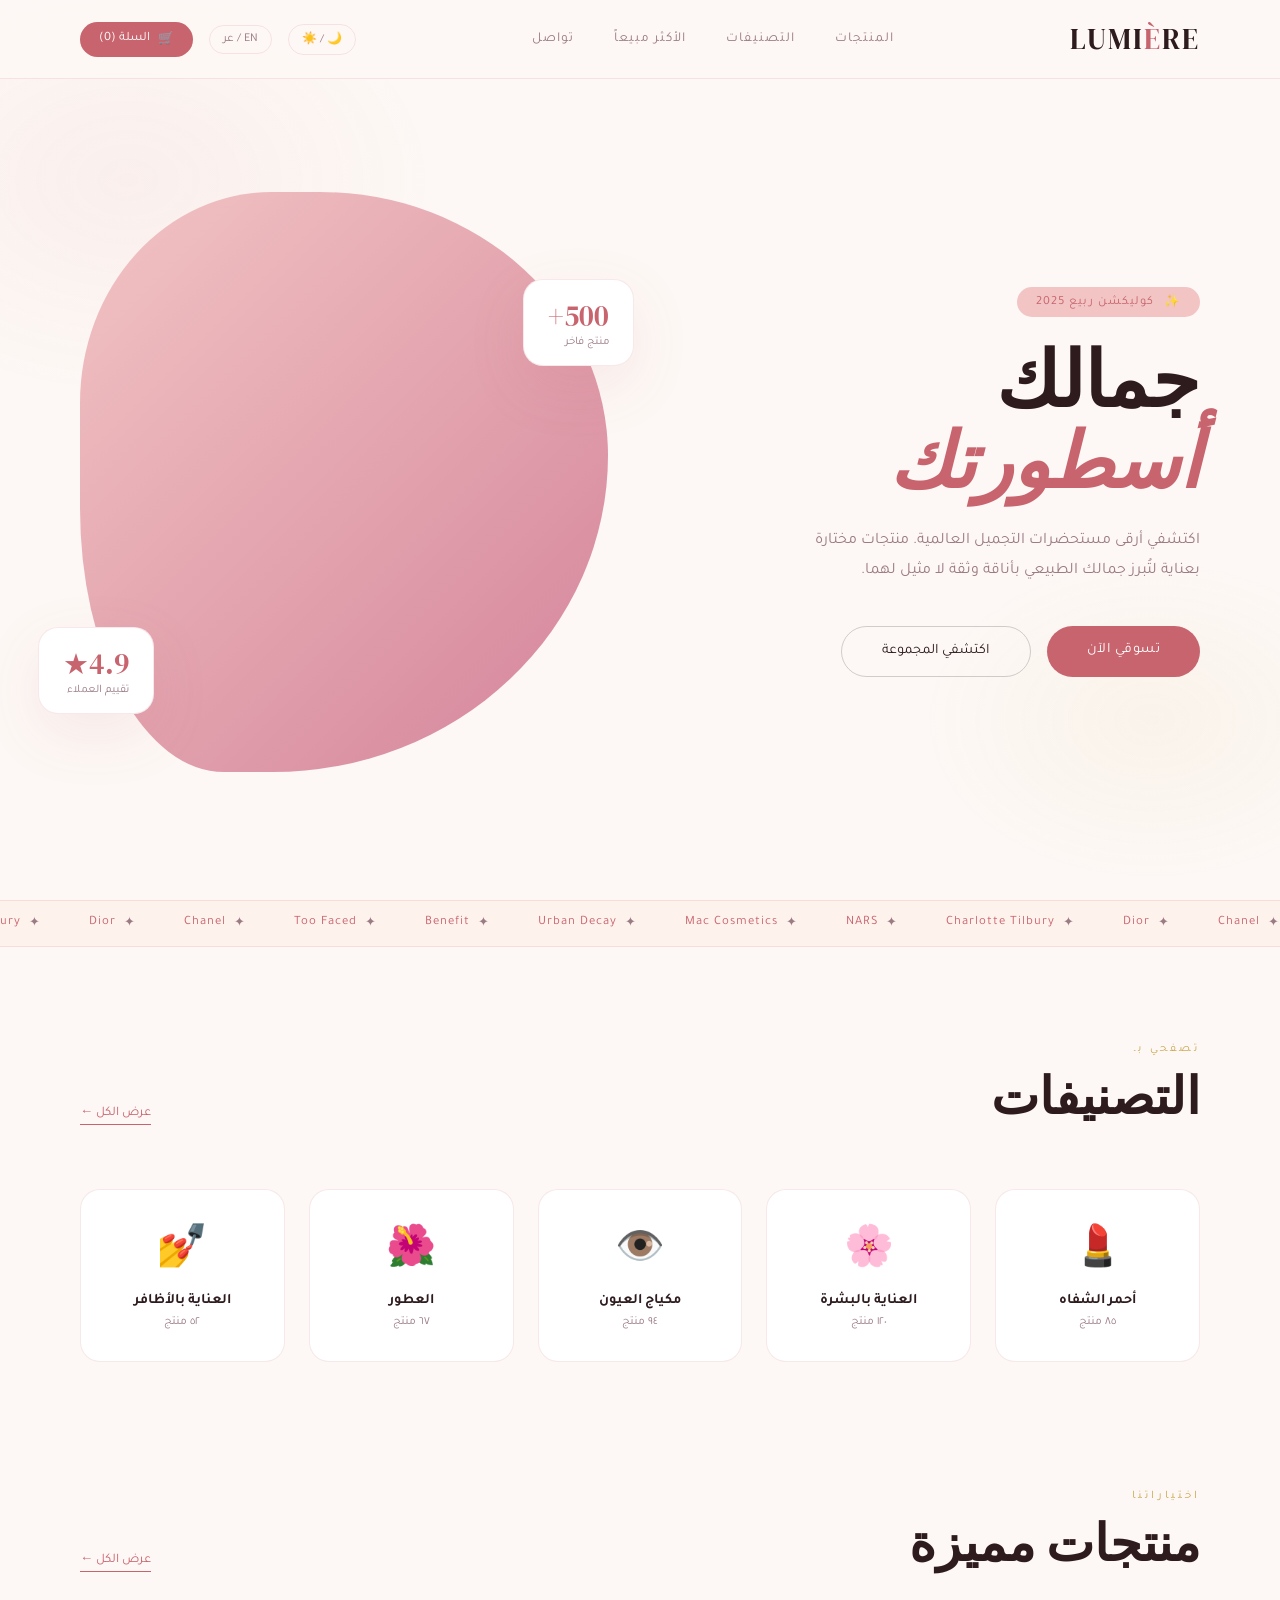
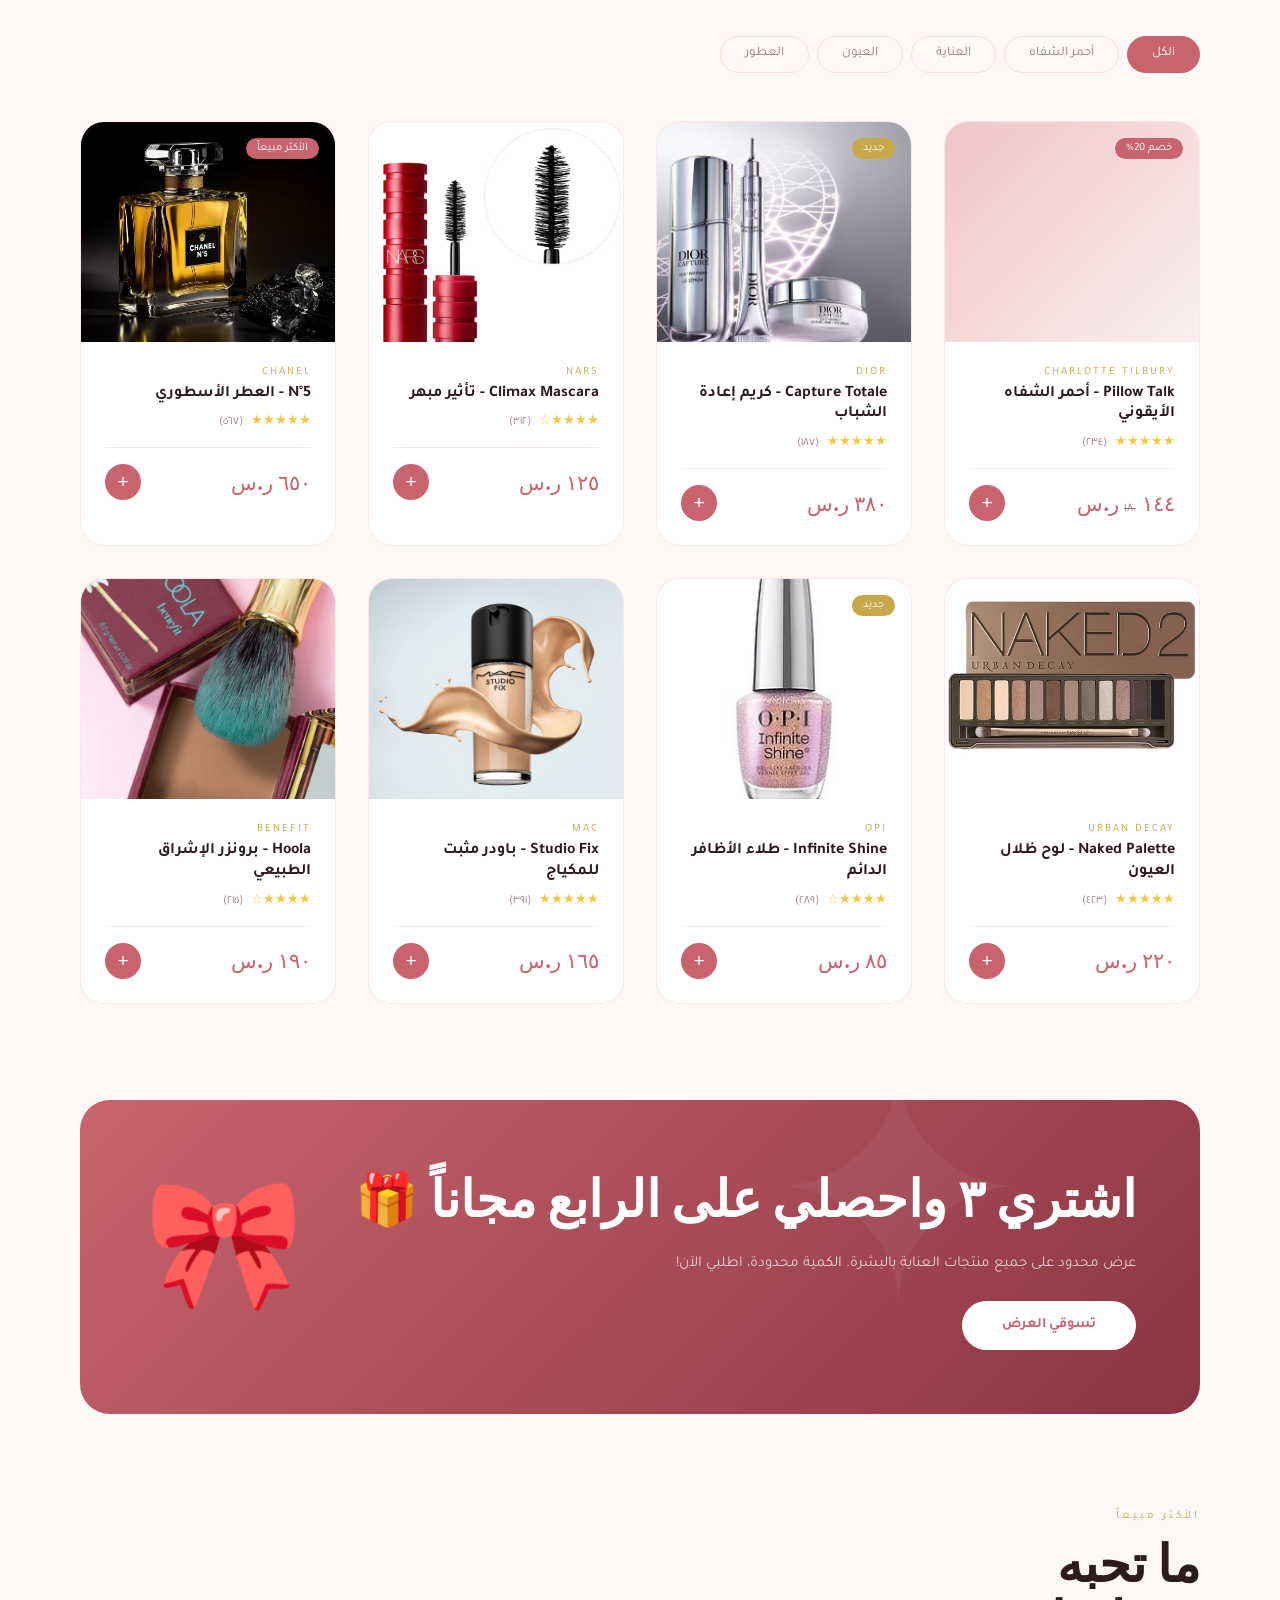
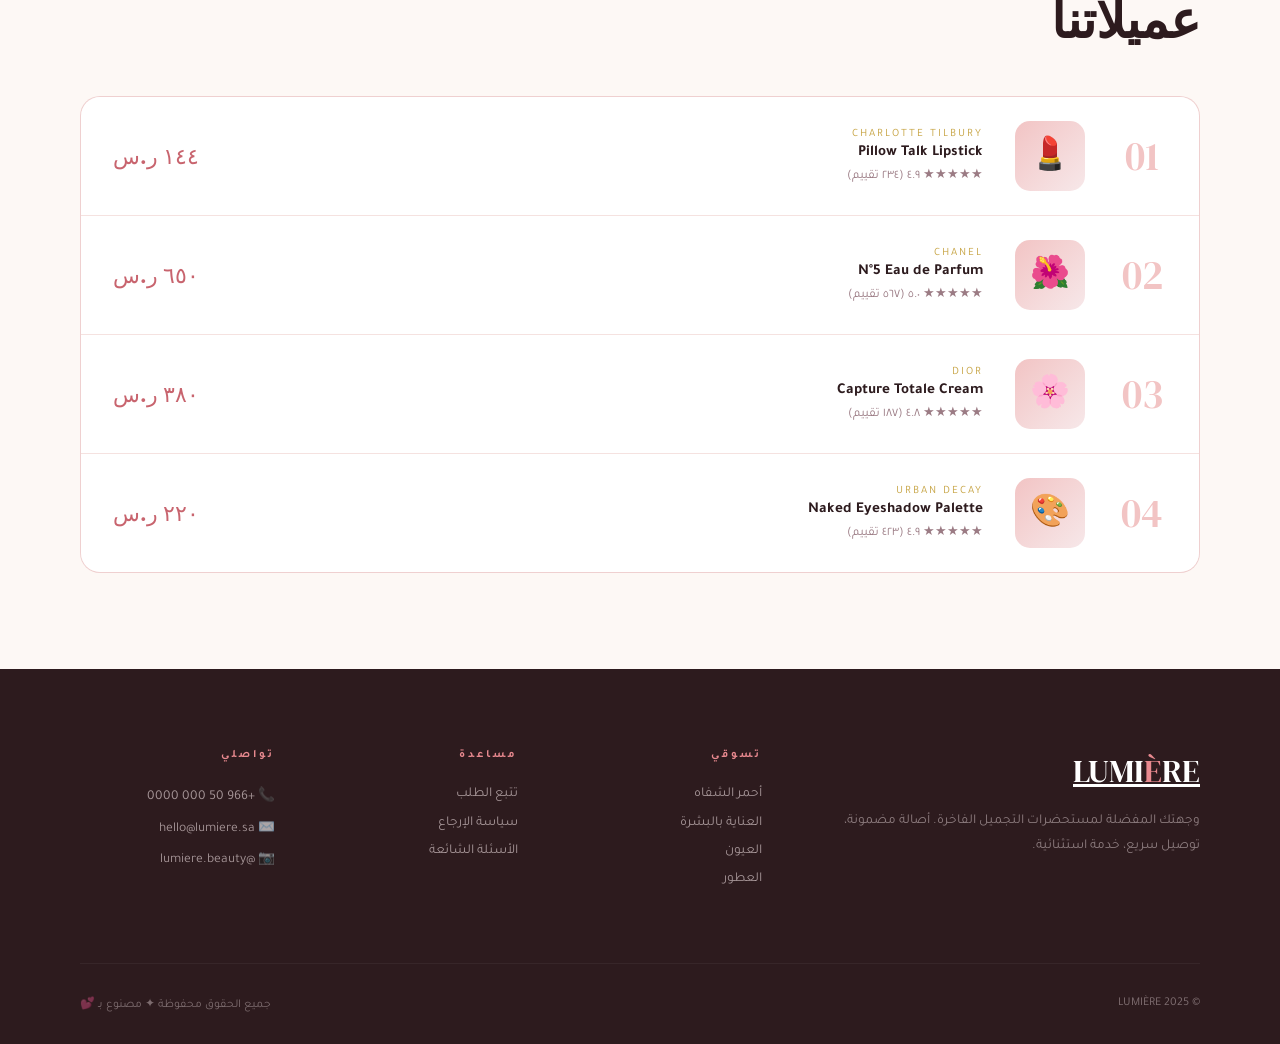
==== e-com/index.html @ 30932b74 "Deploy full portfolio with 8 projects" ====
<!DOCTYPE html>
<html lang="ar" dir="rtl" data-theme="light" data-lang="ar">
<head>
<meta charset="UTF-8">
<meta name="viewport" content="width=device-width, initial-scale=1.0">
<title>LUMIÈRE | لومييه للتجميل الفاخر</title>
<link rel="preconnect" href="https://fonts.googleapis.com">
<link href="https://fonts.googleapis.com/css2?family=Playfair+Display:ital,wght@0,400;0,600;0,700;1,400&family=Tajawal:wght@300;400;500;700&family=DM+Serif+Display:ital@0;1&display=swap" rel="stylesheet">
<style>
:root {
  --bg: #fdf8f5;
  --surface: #ffffff;
  --surface2: #fef2ed;
  --accent: #c8646e;
  --accent2: #e8898f;
  --gold: #c9a84c;
  --blush: #f2c4c4;
  --rose: #d4849a;
  --text: #2d1b1e;
  --text-muted: #9b7b84;
  --border: rgba(200,100,110,0.15);
  --font-display: 'DM Serif Display', serif;
  --font-ar: 'Tajawal', sans-serif;
  --font-en: 'Playfair Display', serif;
}
[data-theme="dark"] {
  --bg: #1a0d0f;
  --surface: #261416;
  --surface2: #311a1c;
  --text: #f5e6e8;
  --text-muted: #b08890;
  --border: rgba(200,100,110,0.2);
  --blush: rgba(242,196,196,0.1);
}
*{margin:0;padding:0;box-sizing:border-box;}
html{scroll-behavior:smooth;}
body{
  background:var(--bg);
  color:var(--text);
  font-family:var(--font-ar);
  overflow-x:hidden;
  transition:background .4s,color .4s;
}

/* DECORATIVE BG */
body::before{
  content:'';
  position:fixed;inset:0;
  background:
    radial-gradient(ellipse 40% 40% at 10% 20%, rgba(200,100,110,.06) 0%, transparent 60%),
    radial-gradient(ellipse 30% 30% at 90% 80%, rgba(201,168,76,.06) 0%, transparent 60%);
  pointer-events:none;z-index:0;
}

/* NAV */
nav{
  position:fixed;top:0;left:0;right:0;z-index:100;
  padding:1.2rem 5rem;
  display:flex;align-items:center;justify-content:space-between;
  background:rgba(253,248,245,.92);
  backdrop-filter:blur(20px);
  border-bottom:1px solid var(--border);
  transition:background .4s;
}
[data-theme="dark"] nav{background:rgba(26,13,15,.92);}
.nav-logo{
  font-family:var(--font-display);
  font-size:1.8rem;
  color:var(--text);
  text-decoration:none;
  letter-spacing:2px;
}
.nav-logo span{color:var(--accent);}
.nav-links{display:flex;gap:2.5rem;align-items:center;}
.nav-links a{
  color:var(--text-muted);
  text-decoration:none;
  font-size:.85rem;
  letter-spacing:1px;
  transition:color .3s;
  position:relative;
}
.nav-links a::after{
  content:'';
  position:absolute;bottom:-4px;left:0;right:0;height:1px;
  background:var(--accent);
  transform:scaleX(0);
  transition:transform .3s;
}
.nav-links a:hover{color:var(--accent);}
.nav-links a:hover::after{transform:scaleX(1);}
.nav-actions{display:flex;gap:1rem;align-items:center;}
.cart-btn{
  background:var(--accent);
  color:#fff;border:none;
  padding:.5rem 1.2rem;
  border-radius:50px;
  font-size:.8rem;
  cursor:pointer;
  font-family:var(--font-ar);
  transition:all .3s;
  display:flex;align-items:center;gap:.5rem;
}
.cart-btn:hover{background:var(--accent2);transform:translateY(-1px);}
.ctrl-btn{
  background:transparent;
  border:1px solid var(--border);
  color:var(--text-muted);
  padding:.4rem .8rem;
  border-radius:50px;
  cursor:pointer;
  font-size:.75rem;
  transition:all .3s;
  font-family:var(--font-ar);
}
.ctrl-btn:hover{border-color:var(--accent);color:var(--accent);}

/* HERO */
.hero{
  min-height:100vh;
  padding:9rem 5rem 5rem;
  display:grid;
  grid-template-columns:1fr 1fr;
  gap:4rem;
  align-items:center;
  position:relative;
}
.hero-badge{
  display:inline-flex;align-items:center;gap:.6rem;
  background:var(--blush);
  color:var(--accent);
  padding:.4rem 1.2rem;
  border-radius:50px;
  font-size:.78rem;
  letter-spacing:1px;
  margin-bottom:1.5rem;
  animation:fadeUp .8s ease both;
}
.hero-title{
  font-family:var(--font-display);
  font-size:clamp(3rem,6vw,6.5rem);
  line-height:1.05;
  margin-bottom:1.5rem;
  animation:fadeUp .8s .2s ease both;
}
.hero-title em{
  font-style:italic;
  color:var(--accent);
  display:block;
}
.hero-sub{
  font-size:1rem;
  color:var(--text-muted);
  line-height:1.9;
  margin-bottom:2.5rem;
  animation:fadeUp .8s .4s ease both;
  max-width:420px;
}
.hero-btns{
  display:flex;gap:1rem;flex-wrap:wrap;
  animation:fadeUp .8s .6s ease both;
}
.btn-primary{
  background:var(--accent);
  color:#fff;border:none;
  padding:1rem 2.5rem;
  border-radius:50px;
  font-size:.9rem;
  cursor:pointer;
  font-family:var(--font-ar);
  transition:all .4s;
  text-decoration:none;
  display:inline-block;
  letter-spacing:.5px;
}
.btn-primary:hover{background:var(--accent2);transform:translateY(-3px);box-shadow:0 15px 40px rgba(200,100,110,.3);}
.btn-outline{
  background:transparent;
  color:var(--text);
  border:1px solid rgba(45,27,30,.2);
  padding:1rem 2.5rem;
  border-radius:50px;
  font-size:.9rem;
  cursor:pointer;
  font-family:var(--font-ar);
  transition:all .3s;
  text-decoration:none;
  display:inline-block;
}
[data-theme="dark"] .btn-outline{border-color:rgba(245,230,232,.2);}
.btn-outline:hover{border-color:var(--accent);color:var(--accent);}

/* HERO VISUAL */
.hero-visual{
  position:relative;
  animation:fadeUp .8s .3s ease both;
}
.hero-img-wrap{
  position:relative;
  border-radius:40% 60% 70% 30% / 40% 50% 60% 50%;
  overflow:hidden;
  background:linear-gradient(135deg,var(--blush),var(--rose));
  padding-bottom:110%;
  animation:morphShape 8s ease-in-out infinite;
}
@keyframes morphShape{
  0%,100%{border-radius:40% 60% 70% 30% / 40% 50% 60% 50%;}
  33%{border-radius:70% 30% 50% 50% / 30% 30% 70% 70%;}
  66%{border-radius:30% 60% 30% 70% / 50% 60% 40% 60%;}
}
.hero-img-wrap img{
  position:absolute;inset:0;
  width:100%;height:100%;
  object-fit:cover;
  transition:transform .4s;
}
.hero-badge-float{
  position:absolute;
  background:var(--surface);
  border:1px solid var(--border);
  border-radius:20px;
  padding:1rem 1.5rem;
  box-shadow:0 20px 60px rgba(200,100,110,.1);
  animation:float 6s ease-in-out infinite;
}
.hero-badge-float.left{bottom:10%;left:-8%;animation-delay:-2s;}
.hero-badge-float.top{top:15%;right:-5%;}
.badge-num{font-family:var(--font-display);font-size:1.8rem;color:var(--accent);}
.badge-label{font-size:.72rem;color:var(--text-muted);}
@keyframes float{0%,100%{transform:translateY(0);}50%{transform:translateY(-12px);}}

/* MARQUEE */
.marquee-section{
  overflow:hidden;
  border-top:1px solid var(--border);
  border-bottom:1px solid var(--border);
  background:var(--surface2);
  padding:.8rem 0;
}
.marquee-track{
  display:flex;gap:3rem;
  animation:marquee 20s linear infinite;
  white-space:nowrap;
}
@keyframes marquee{from{transform:translateX(0);}to{transform:translateX(-50%);};}
.marquee-item{
  display:flex;align-items:center;gap:.5rem;
  font-size:.8rem;color:var(--text-muted);letter-spacing:1px;
}
.marquee-item span{color:var(--accent);}

/* CATEGORIES */
.categories{padding:6rem 5rem;}
.section-header{margin-bottom:4rem;display:flex;justify-content:space-between;align-items:flex-end;}
.section-tag{font-size:.72rem;letter-spacing:3px;text-transform:uppercase;color:var(--gold);margin-bottom:.8rem;}
.section-title{font-family:var(--font-display);font-size:clamp(2rem,4vw,3.5rem);line-height:1.1;}
.view-all{font-size:.82rem;color:var(--accent);text-decoration:none;border-bottom:1px solid var(--accent);padding-bottom:2px;transition:opacity .3s;}
.view-all:hover{opacity:.7;}
.cats-grid{display:grid;grid-template-columns:repeat(5,1fr);gap:1.5rem;}
.cat-card{
  background:var(--surface);
  border:1px solid var(--border);
  border-radius:20px;
  padding:2rem 1.5rem;
  text-align:center;
  cursor:pointer;
  transition:all .4s;
  text-decoration:none;color:inherit;
}
.cat-card:hover{transform:translateY(-8px);box-shadow:0 25px 60px rgba(200,100,110,.12);border-color:var(--accent);}
.cat-emoji{font-size:2.5rem;margin-bottom:1rem;display:block;}
.cat-name{font-size:.9rem;font-weight:600;margin-bottom:.3rem;}
.cat-count{font-size:.75rem;color:var(--text-muted);}

/* PRODUCTS */
.products{padding:2rem 5rem 6rem;}
.tabs{display:flex;gap:.5rem;margin-bottom:3rem;flex-wrap:wrap;}
.tab{
  background:transparent;border:1px solid var(--border);
  color:var(--text-muted);padding:.6rem 1.5rem;
  border-radius:50px;font-size:.82rem;
  cursor:pointer;transition:all .3s;
  font-family:var(--font-ar);
}
.tab.active,.tab:hover{background:var(--accent);color:#fff;border-color:var(--accent);}
.products-grid{display:grid;grid-template-columns:repeat(4,1fr);gap:2rem;}
.product-card{
  background:var(--surface);
  border:1px solid var(--border);
  border-radius:24px;
  overflow:hidden;
  cursor:pointer;
  transition:all .4s;
  position:relative;
}


/* img card  */

.product-img img {
  width: 100%;
  height: 100%;
  object-fit: cover;
  display: block;
  transition: transform .4s;
}
.product-card:hover .product-img img { transform: scale(1.06); }
/* end img card  */








.product-card:hover{transform:translateY(-8px);box-shadow:0 30px 70px rgba(200,100,110,.12);}
.product-badge{
  position:absolute;top:1rem;right:1rem;
  background:var(--accent);color:#fff;
  padding:.25rem .7rem;border-radius:50px;
  font-size:.7rem;z-index:2;
}
.product-badge.new{background:var(--gold);}
.product-img{
  width:100%;height:220px;
  object-fit:cover;
  background:linear-gradient(135deg,var(--blush),rgba(200,100,110,.1));
  display:flex;align-items:center;justify-content:center;
  font-size:5rem;
  transition:transform .4s;
}
.product-card:hover .product-img{transform:scale(1.05);}
.product-info{padding:1.5rem;}
.product-brand{font-size:.7rem;letter-spacing:2px;color:var(--gold);text-transform:uppercase;margin-bottom:.3rem;}
.product-name{font-size:1rem;font-weight:600;margin-bottom:.5rem;line-height:1.3;}
.product-stars{color:#f4c542;font-size:.8rem;margin-bottom:.8rem;}
.product-stars span{color:var(--text-muted);margin-right:.3rem;font-size:.75rem;}
.product-footer{display:flex;justify-content:space-between;align-items:center;margin-top:1rem;padding-top:1rem;border-top:1px solid var(--border);}
.product-price{font-family:var(--font-display);font-size:1.3rem;color:var(--accent);}
.product-price .old{font-size:.8rem;color:var(--text-muted);text-decoration:line-through;margin-right:.4rem;font-family:var(--font-ar);}
.add-btn{
  width:36px;height:36px;border-radius:50%;
  background:var(--accent);color:#fff;border:none;
  font-size:1.2rem;cursor:pointer;
  display:flex;align-items:center;justify-content:center;
  transition:all .3s;
}
.add-btn:hover{background:var(--accent2);transform:scale(1.1);}

/* BANNER */
.banner{
  margin:0 5rem 6rem;
  background:linear-gradient(135deg,var(--accent) 0%,#8b3542 100%);
  border-radius:30px;
  padding:4rem;
  display:grid;grid-template-columns:1fr auto;
  gap:3rem;align-items:center;
  position:relative;overflow:hidden;
}
.banner::before{
  content:'✦';
  position:absolute;right:15%;top:50%;transform:translateY(-50%);
  font-size:20rem;color:rgba(255,255,255,.05);
  line-height:1;pointer-events:none;
}
.banner-title{font-family:var(--font-display);font-size:clamp(2rem,4vw,3.5rem);color:#fff;margin-bottom:1rem;}
.banner-sub{color:rgba(255,255,255,.75);font-size:.95rem;line-height:1.8;margin-bottom:1.5rem;}
.btn-white{
  background:#fff;color:var(--accent);
  border:none;padding:1rem 2.5rem;
  border-radius:50px;font-size:.9rem;
  cursor:pointer;font-family:var(--font-ar);
  transition:all .3s;text-decoration:none;display:inline-block;
  font-weight:600;
}
.btn-white:hover{transform:translateY(-3px);box-shadow:0 15px 40px rgba(0,0,0,.2);}
.banner-visual{font-size:8rem;animation:float 4s ease-in-out infinite;}

/* BESTSELLERS */
.bestsellers{padding:0 5rem 6rem;}
.bestsellers-list{display:flex;flex-direction:column;gap:1px;background:var(--border);border:1px solid var(--border);border-radius:20px;overflow:hidden;margin-top:3rem;}
.bestseller-item{
  background:var(--surface);
  padding:1.5rem 2rem;
  display:flex;align-items:center;gap:2rem;
  transition:background .3s;cursor:pointer;
}
.bestseller-item:hover{background:var(--surface2);}
.bs-rank{
  font-family:var(--font-display);font-size:2.5rem;
  color:var(--blush);width:50px;text-align:center;flex-shrink:0;
}
.bs-img{
  width:70px;height:70px;border-radius:15px;
  background:linear-gradient(135deg,var(--blush),rgba(200,100,110,.15));
  display:flex;align-items:center;justify-content:center;
  font-size:2rem;flex-shrink:0;
}
.bs-info{flex:1;}
.bs-brand{font-size:.7rem;letter-spacing:2px;color:var(--gold);text-transform:uppercase;}
.bs-name{font-size:.95rem;font-weight:600;margin:.2rem 0;}
.bs-rating{font-size:.8rem;color:var(--text-muted);}
.bs-price{font-family:var(--font-display);font-size:1.4rem;color:var(--accent);}

/* TESTIMONIALS */
.testimonials{background:var(--surface2);padding:6rem 5rem;border-top:1px solid var(--border);}
.testimonials-grid{display:grid;grid-template-columns:repeat(3,1fr);gap:2rem;margin-top:3rem;}
.testimonial{background:var(--surface);border-radius:24px;padding:2rem;}
.testimonial-stars{color:#f4c542;font-size:.9rem;margin-bottom:1rem;}
.testimonial-text{font-size:.9rem;color:var(--text-muted);line-height:1.8;margin-bottom:1.5rem;}
.testimonial-author{display:flex;align-items:center;gap:1rem;}
.author-avatar{
  width:42px;height:42px;border-radius:50%;
  background:linear-gradient(135deg,var(--accent),var(--gold));
  display:flex;align-items:center;justify-content:center;
  color:#fff;font-weight:700;font-size:.9rem;flex-shrink:0;
}
.author-name{font-size:.9rem;font-weight:600;}
.author-tag{font-size:.72rem;color:var(--text-muted);}

/* FOOTER */
footer{
  background:var(--text);
  color:rgba(245,230,232,.8);
  padding:5rem 5rem 2rem;
}
[data-theme="dark"] footer{background:#0d0607;}
.footer-grid{display:grid;grid-template-columns:2fr 1fr 1fr 1fr;gap:3rem;margin-bottom:4rem;}
.footer-logo{font-family:var(--font-display);font-size:2rem;color:#fff;margin-bottom:1rem;display:block;}
.footer-logo span{color:var(--accent2);}
.footer-desc{font-size:.85rem;line-height:1.8;opacity:.6;}
.footer-col h4{font-size:.7rem;letter-spacing:3px;text-transform:uppercase;color:var(--accent2);margin-bottom:1.5rem;}
.footer-col a{display:block;color:rgba(245,230,232,.6);text-decoration:none;font-size:.85rem;margin-bottom:.7rem;transition:color .3s;}
.footer-col a:hover{color:var(--accent2);}
.footer-bottom{border-top:1px solid rgba(255,255,255,.1);padding-top:2rem;display:flex;justify-content:space-between;font-size:.75rem;opacity:.5;}

/* ANIMATIONS */
@keyframes fadeUp{from{opacity:0;transform:translateY(30px);}to{opacity:1;transform:translateY(0);}}
.reveal{opacity:0;transform:translateY(40px);transition:opacity .8s ease,transform .8s ease;}
.reveal.visible{opacity:1;transform:translateY(0);}

/* SCROLLBAR */
::-webkit-scrollbar{width:4px;}
::-webkit-scrollbar-track{background:var(--bg);}
::-webkit-scrollbar-thumb{background:var(--accent);border-radius:2px;}

@media(max-width:1024px){
  nav,section,.categories,.products,.bestsellers,.testimonials,footer,.banner{padding-left:2rem;padding-right:2rem;}
  .banner{margin-left:2rem;margin-right:2rem;}
  .hero{grid-template-columns:1fr;padding:8rem 2rem 3rem;}
  .hero-visual{display:block;}
  .cats-grid{grid-template-columns:repeat(3,1fr);}
  .products-grid{grid-template-columns:repeat(2,1fr);}
  .footer-grid{grid-template-columns:1fr 1fr;}
  .testimonials-grid{grid-template-columns:1fr;}
  .banner{grid-template-columns:1fr;}
}
@media(max-width:768px){
  .cats-grid{grid-template-columns:repeat(2,1fr);}
  .products-grid{grid-template-columns:1fr;}
  .nav-links{display:none;}
  .section-header{flex-direction:column;align-items:flex-start;gap:1rem;}
}

/* LANG */
.lang-en{display:none;}
[data-lang="en"] .lang-en{display:block;}
[data-lang="en"] .lang-ar{display:none;}
[data-lang="en"] html,[data-lang="en"] body{direction:ltr;}
</style>
</head>
<body>

<nav>
  <a href="#" class="nav-logo">LUMI<span>È</span>RE</a>
  <div class="nav-links">
    <a href="#products" class="lang-ar">المنتجات</a><a href="#products" class="lang-en">Products</a>
    <a href="#categories" class="lang-ar">التصنيفات</a><a href="#categories" class="lang-en">Categories</a>
    <a href="#bestsellers" class="lang-ar">الأكثر مبيعاً</a><a href="#bestsellers" class="lang-en">Bestsellers</a>
    <a href="#contact" class="lang-ar">تواصل</a><a href="#contact" class="lang-en">Contact</a>
  </div>
  <div class="nav-actions">
    <button class="ctrl-btn" onclick="toggleTheme()">🌙 / ☀️</button>
    <button class="ctrl-btn" onclick="toggleLang()">EN / عر</button>
    <button class="cart-btn">🛒 <span class="lang-ar">السلة (0)</span><span class="lang-en">Cart (0)</span></button>
  </div>
</nav>

<!-- HERO -->
<section class="hero">
  <div class="hero-content">
    <div class="hero-badge">✨ <span class="lang-ar">كوليكشن ربيع 2025</span><span class="lang-en">Spring Collection 2025</span></div>
    <h1 class="hero-title lang-ar">جمالك<em>أسطورتك</em></h1>
    <h1 class="hero-title lang-en" style="display:none">Your Beauty<em>Your Legend</em></h1>
    <p class="hero-sub lang-ar">اكتشفي أرقى مستحضرات التجميل العالمية. منتجات مختارة بعناية لتُبرز جمالك الطبيعي بأناقة وثقة لا مثيل لهما.</p>
    <p class="hero-sub lang-en" style="display:none">Discover the finest luxury beauty products worldwide. Carefully curated to enhance your natural beauty with unmatched elegance and confidence.</p>
    <div class="hero-btns">
      <a href="#products" class="btn-primary lang-ar">تسوقي الآن</a>
      <a href="#products" class="btn-primary lang-en" style="display:none">Shop Now</a>
      <a href="#categories" class="btn-outline lang-ar">اكتشفي المجموعة</a>
      <a href="#categories" class="btn-outline lang-en" style="display:none">Explore Collection</a>
    </div>
  </div>
  <div class="hero-visual">
    <div class="hero-img-wrap">
      <img src="https://images.unsplash.com/photo-1596462502278-27bfdc403348?w=600&q=80" alt="Beauty" onerror="this.style='display:none'">
    </div>
    <div class="hero-badge-float left">
      <div class="badge-num">4.9★</div>
      <div class="badge-label lang-ar">تقييم العملاء</div><div class="badge-label lang-en" style="display:none">Customer Rating</div>
    </div>
    <div class="hero-badge-float top">
      <div class="badge-num">500+</div>
      <div class="badge-label lang-ar">منتج فاخر</div><div class="badge-label lang-en" style="display:none">Luxury Products</div>
    </div>
  </div>
</section>

<!-- MARQUEE -->
<div class="marquee-section">
  <div class="marquee-track">
    <div class="marquee-item">✦ <span>Chanel</span></div>
    <div class="marquee-item">✦ <span>Dior</span></div>
    <div class="marquee-item">✦ <span>Charlotte Tilbury</span></div>
    <div class="marquee-item">✦ <span>NARS</span></div>
    <div class="marquee-item">✦ <span>Mac Cosmetics</span></div>
    <div class="marquee-item">✦ <span>Urban Decay</span></div>
    <div class="marquee-item">✦ <span>Benefit</span></div>
    <div class="marquee-item">✦ <span>Too Faced</span></div>
    <div class="marquee-item">✦ <span>Chanel</span></div>
    <div class="marquee-item">✦ <span>Dior</span></div>
    <div class="marquee-item">✦ <span>Charlotte Tilbury</span></div>
    <div class="marquee-item">✦ <span>NARS</span></div>
    <div class="marquee-item">✦ <span>Mac Cosmetics</span></div>
    <div class="marquee-item">✦ <span>Urban Decay</span></div>
    <div class="marquee-item">✦ <span>Benefit</span></div>
    <div class="marquee-item">✦ <span>Too Faced</span></div>
  </div>
</div>

<!-- CATEGORIES -->
<section class="categories reveal" id="categories">
  <div class="section-header">
    <div>
      <div class="section-tag lang-ar">تصفحي بـ</div><div class="section-tag lang-en" style="display:none">Browse By</div>
      <h2 class="section-title lang-ar">التصنيفات</h2><h2 class="section-title lang-en" style="display:none">Categories</h2>
    </div>
    <a href="#" class="view-all lang-ar">عرض الكل ←</a><a href="#" class="view-all lang-en" style="display:none">View All →</a>
  </div>
  <div class="cats-grid">
    <a href="#" class="cat-card"><span class="cat-emoji">💄</span><div class="cat-name lang-ar">أحمر الشفاه</div><div class="cat-name lang-en" style="display:none">Lipstick</div><div class="cat-count lang-ar">٨٥ منتج</div><div class="cat-count lang-en" style="display:none">85 Products</div></a>
    <a href="#" class="cat-card"><span class="cat-emoji">🌸</span><div class="cat-name lang-ar">العناية بالبشرة</div><div class="cat-name lang-en" style="display:none">Skincare</div><div class="cat-count lang-ar">١٢٠ منتج</div><div class="cat-count lang-en" style="display:none">120 Products</div></a>
    <a href="#" class="cat-card"><span class="cat-emoji">👁️</span><div class="cat-name lang-ar">مكياج العيون</div><div class="cat-name lang-en" style="display:none">Eye Makeup</div><div class="cat-count lang-ar">٩٤ منتج</div><div class="cat-count lang-en" style="display:none">94 Products</div></a>
    <a href="#" class="cat-card"><span class="cat-emoji">🌺</span><div class="cat-name lang-ar">العطور</div><div class="cat-name lang-en" style="display:none">Perfumes</div><div class="cat-count lang-ar">٦٧ منتج</div><div class="cat-count lang-en" style="display:none">67 Products</div></a>
    <a href="#" class="cat-card"><span class="cat-emoji">💅</span><div class="cat-name lang-ar">العناية بالأظافر</div><div class="cat-name lang-en" style="display:none">Nail Care</div><div class="cat-count lang-ar">٥٢ منتج</div><div class="cat-count lang-en" style="display:none">52 Products</div></a>
  </div>
</section>

<!-- PRODUCTS -->
<section class="products" id="products">
  <div class="section-header reveal">
    <div>
      <div class="section-tag lang-ar">اختياراتنا</div><div class="section-tag lang-en" style="display:none">Our Picks</div>
      <h2 class="section-title lang-ar">منتجات مميزة</h2><h2 class="section-title lang-en" style="display:none">Featured Products</h2>
    </div>
    <a href="#" class="view-all lang-ar">عرض الكل ←</a><a href="#" class="view-all lang-en" style="display:none">View All →</a>
  </div>
  <div class="tabs reveal">
    <button class="tab active lang-ar" onclick="setTab(this)">الكل</button>
    <button class="tab active lang-en" style="display:none" onclick="setTab(this)">All</button>
    <button class="tab lang-ar" onclick="setTab(this)">أحمر الشفاه</button>
    <button class="tab lang-en" style="display:none" onclick="setTab(this)">Lipstick</button>
    <button class="tab lang-ar" onclick="setTab(this)">العناية</button>
    <button class="tab lang-en" style="display:none" onclick="setTab(this)">Skincare</button>
    <button class="tab lang-ar" onclick="setTab(this)">العيون</button>
    <button class="tab lang-en" style="display:none" onclick="setTab(this)">Eyes</button>
    <button class="tab lang-ar" onclick="setTab(this)">العطور</button>
    <button class="tab lang-en" style="display:none" onclick="setTab(this)">Perfumes</button>
  </div>
  <div class="products-grid reveal">
    <div class="product-card">
      <div class="product-badge lang-ar">خصم 20%</div><div class="product-badge lang-en" style="display:none">20% Off</div>
      <div class="product-img"><img src="./images/pillowtalk.png" alt="Pillow Talk" onerror="this.style.display='none'"></div>
      <div class="product-info">
        <div class="product-brand">Charlotte Tilbury</div>
        <div class="product-name lang-ar">Pillow Talk - أحمر الشفاه الأيقوني</div><div class="product-name lang-en" style="display:none">Pillow Talk - Iconic Lipstick</div>
        <div class="product-stars">★★★★★ <span>(٢٣٤)</span></div>
        <div class="product-footer">
          <div class="product-price"><span class="old">١٨٠</span>١٤٤ ر.س</div>
          <button class="add-btn" onclick="addToCart(this)">+</button>
        </div>
      </div>
    </div>
    <div class="product-card">
      <div class="product-badge new lang-ar">جديد</div><div class="product-badge new lang-en" style="display:none">New</div>
<div class="product-img"><img src="./images/DiorCapture.jpg" alt="Capture Totale" onerror="this.style.display='none'"></div>

      <div class="product-info">
        <div class="product-brand">Dior</div>
        <div class="product-name lang-ar">Capture Totale - كريم إعادة الشباب</div><div class="product-name lang-en" style="display:none">Capture Totale - Youth Cream</div>
        <div class="product-stars">★★★★★ <span>(١٨٧)</span></div>
        <div class="product-footer">
          <div class="product-price">٣٨٠ ر.س</div>
          <button class="add-btn" onclick="addToCart(this)">+</button>
        </div>
      </div>
    </div>
    <div class="product-card">
<div class="product-img"><img src="./images/NARSClimaxMascara.jpg" alt="Climax Mascara" onerror="this.style.display='none'"></div>
      <div class="product-info">
        <div class="product-brand">NARS</div>
        <div class="product-name lang-ar">Climax Mascara - تأثير مبهر</div><div class="product-name lang-en" style="display:none">Climax Mascara - Stunning Effect</div>
        <div class="product-stars">★★★★☆ <span>(٣١٢)</span></div>
        <div class="product-footer">
          <div class="product-price">١٢٥ ر.س</div>
          <button class="add-btn" onclick="addToCart(this)">+</button>
        </div>
      </div>
    </div>
    <div class="product-card">
      <div class="product-badge lang-ar">الأكثر مبيعاً</div><div class="product-badge lang-en" style="display:none">Bestseller</div>
<div class="product-img"><img src="./images/ChanelN.jpg" alt="Chanel N°5" onerror="this.style.display='none'"></div>
      <div class="product-info">
        <div class="product-brand">Chanel</div>
        <div class="product-name lang-ar">N°5 - العطر الأسطوري</div><div class="product-name lang-en" style="display:none">N°5 - The Legendary Perfume</div>
        <div class="product-stars">★★★★★ <span>(٥٦٧)</span></div>
        <div class="product-footer">
          <div class="product-price">٦٥٠ ر.س</div>
          <button class="add-btn" onclick="addToCart(this)">+</button>
        </div>
      </div>
    </div>
    <div class="product-card">
<div class="product-img"><img src="./images/UrbanDecayNakedPalette.jpg" alt="Naked Palette" onerror="this.style.display='none'"></div>
      <div class="product-info">
        <div class="product-brand">Urban Decay</div>
        <div class="product-name lang-ar">Naked Palette - لوح ظلال العيون</div><div class="product-name lang-en" style="display:none">Naked Palette - Eye Shadow</div>
        <div class="product-stars">★★★★★ <span>(٤٢٣)</span></div>
        <div class="product-footer">
          <div class="product-price">٢٢٠ ر.س</div>
          <button class="add-btn" onclick="addToCart(this)">+</button>
        </div>
      </div>
    </div>
    <div class="product-card">
      <div class="product-badge new lang-ar">جديد</div><div class="product-badge new lang-en" style="display:none">New</div>
<div class="product-img"><img src="./images/OPIInfiniteShine.jpg" alt="Infinite Shine" onerror="this.style.display='none'"></div>
      <div class="product-info">
        <div class="product-brand">OPI</div>
        <div class="product-name lang-ar">Infinite Shine - طلاء الأظافر الدائم</div><div class="product-name lang-en" style="display:none">Infinite Shine - Long-lasting Nail Polish</div>
        <div class="product-stars">★★★★☆ <span>(٢٨٩)</span></div>
        <div class="product-footer">
          <div class="product-price">٨٥ ر.س</div>
          <button class="add-btn" onclick="addToCart(this)">+</button>
        </div>
      </div>
    </div>
    <div class="product-card">
<div class="product-img"><img src="./images/MACStudioFix.jpg" alt="Studio Fix" onerror="this.style.display='none'"></div>
      <div class="product-info">
        <div class="product-brand">MAC</div>
        <div class="product-name lang-ar">Studio Fix - باودر مثبت للمكياج</div><div class="product-name lang-en" style="display:none">Studio Fix - Makeup Setting Powder</div>
        <div class="product-stars">★★★★★ <span>(٣٩١)</span></div>
        <div class="product-footer">
          <div class="product-price">١٦٥ ر.س</div>
          <button class="add-btn" onclick="addToCart(this)">+</button>
        </div>
      </div>
    </div>
    <div class="product-card">
<div class="product-img"><img src="./images/BenefitHoola.jpg" alt="Hoola Bronzer" onerror="this.style.display='none'"></div>
      <div class="product-info">
        <div class="product-brand">Benefit</div>
        <div class="product-name lang-ar">Hoola - برونزر الإشراق الطبيعي</div><div class="product-name lang-en" style="display:none">Hoola - Natural Glow Bronzer</div>
        <div class="product-stars">★★★★☆ <span>(٢١٥)</span></div>
        <div class="product-footer">
          <div class="product-price">١٩٠ ر.س</div>
          <button class="add-btn" onclick="addToCart(this)">+</button>
        </div>
      </div>
    </div>
  </div>
</section>

<!-- BANNER -->
<div class="banner reveal">
  <div>
    <h2 class="banner-title lang-ar">اشتري ٣ واحصلي على الرابع مجاناً 🎁</h2>
    <h2 class="banner-title lang-en" style="display:none">Buy 3 Get the 4th Free 🎁</h2>
    <p class="banner-sub lang-ar">عرض محدود على جميع منتجات العناية بالبشرة. الكمية محدودة، اطلبي الآن!</p>
    <p class="banner-sub lang-en" style="display:none">Limited offer on all skincare products. Limited quantities, order now!</p>
    <a href="#products" class="btn-white lang-ar">تسوقي العرض</a>
    <a href="#products" class="btn-white lang-en" style="display:none">Shop the Offer</a>
  </div>
  <div class="banner-visual">🎀</div>
</div>

<!-- BESTSELLERS -->
<section class="bestsellers" id="bestsellers">
  <div class="section-tag lang-ar">الأكثر مبيعاً</div><div class="section-tag lang-en" style="display:none">Bestsellers</div>
  <h2 class="section-title reveal lang-ar">ما تحبه<br>عميلاتنا</h2><h2 class="section-title reveal lang-en" style="display:none">What Our<br>Clients Love</h2>
  <div class="bestsellers-list reveal">
    <div class="bestseller-item"><div class="bs-rank">01</div><div class="bs-img">💄</div><div class="bs-info"><div class="bs-brand">Charlotte Tilbury</div><div class="bs-name lang-ar">Pillow Talk Lipstick</div><div class="bs-name lang-en" style="display:none">Pillow Talk Lipstick</div><div class="bs-rating">★★★★★ ٤.٩ (٢٣٤ تقييم)</div></div><div class="bs-price">١٤٤ ر.س</div></div>
    <div class="bestseller-item"><div class="bs-rank">02</div><div class="bs-img">🌺</div><div class="bs-info"><div class="bs-brand">Chanel</div><div class="bs-name lang-ar">N°5 Eau de Parfum</div><div class="bs-name lang-en" style="display:none">N°5 Eau de Parfum</div><div class="bs-rating">★★★★★ ٥.٠ (٥٦٧ تقييم)</div></div><div class="bs-price">٦٥٠ ر.س</div></div>
    <div class="bestseller-item"><div class="bs-rank">03</div><div class="bs-img">🌸</div><div class="bs-info"><div class="bs-brand">Dior</div><div class="bs-name lang-ar">Capture Totale Cream</div><div class="bs-name lang-en" style="display:none">Capture Totale Cream</div><div class="bs-rating">★★★★★ ٤.٨ (١٨٧ تقييم)</div></div><div class="bs-price">٣٨٠ ر.س</div></div>
    <div class="bestseller-item"><div class="bs-rank">04</div><div class="bs-img">🎨</div><div class="bs-info"><div class="bs-brand">Urban Decay</div><div class="bs-name lang-ar">Naked Eyeshadow Palette</div><div class="bs-name lang-en" style="display:none">Naked Eyeshadow Palette</div><div class="bs-rating">★★★★★ ٤.٩ (٤٢٣ تقييم)</div></div><div class="bs-price">٢٢٠ ر.س</div></div>
  </div>
</section>

<!-- TESTIMONIALS -->
<!-- <section class="testimonials">
  <div class="section-tag lang-ar">آراء عميلاتنا</div><div class="section-tag lang-en" style="display:none">Client Reviews</div>
  <h2 class="section-title reveal lang-ar">يقولون  عنا</h2><h2 class="section-title reveal lang-en" style="display:none">What They Say</h2>
  <div class="testimonials-grid reveal">
    <div class="testimonial">
      <div class="testimonial-stars">★★★★★</div>
      <p class="testimonial-text lang-ar">منتجات أصلية 100% والتوصيل كان سريع جداً. ريمل NARS غيّر حياتي! التغليف أنيق جداً ومناسب للهدايا.</p>
      <p class="testimonial-text lang-en" style="display:none">100% authentic products and delivery was very fast. NARS mascara changed my life! The packaging is very elegant and perfect for gifts.</p>
      <div class="testimonial-author"><div class="author-avatar">ن</div><div><div class="author-name lang-ar">نورا الشمري</div><div class="author-name lang-en" style="display:none">Nora Al-Shammari</div><div class="author-tag lang-ar">الرياض</div><div class="author-tag lang-en" style="display:none">Riyadh</div></div></div>
    </div>
    <div class="testimonial">
      <div class="testimonial-stars">★★★★★</div>
      <p class="testimonial-text lang-ar">عطر شانيل N°5 وصل بحالة ممتازة، التعبئة رائعة. أسعار LUMIÈRE أفضل من الأسواق التقليدية. سأتسوق مجدداً بالتأكيد!</p>
      <p class="testimonial-text lang-en" style="display:none">Chanel N°5 arrived in excellent condition, amazing packaging. LUMIÈRE prices are better than traditional stores. I will definitely shop again!</p>
      <div class="testimonial-author"><div class="author-avatar">س</div><div><div class="author-name lang-ar">سارة القحطاني</div><div class="author-name lang-en" style="display:none">Sara Al-Qahtani</div><div class="author-tag lang-ar">جدة</div><div class="author-tag lang-en" style="display:none">Jeddah</div></div></div>
    </div>
    <div class="testimonial">
      <div class="testimonial-stars">★★★★★</div>
      <p class="testimonial-text lang-ar">أخيراً موقع عربي موثوق للمنتجات الفاخرة! لوح الظلال رائع والألوان تثبت طوال اليوم. خدمة العملاء ممتازة جداً.</p>
      <p class="testimonial-text lang-en" style="display:none">Finally a trusted Arabic site for luxury products! The eyeshadow palette is amazing and colors last all day. Customer service is excellent.</p>
      <div class="testimonial-author"><div class="author-avatar">م</div><div><div class="author-name lang-ar">مريم الزهراني</div><div class="author-name lang-en" style="display:none">Mariam Al-Zahrani</div><div class="author-tag lang-ar">الدمام</div><div class="author-tag lang-en" style="display:none">Dammam</div></div></div>
    </div>
  </div>
</section> -->

<footer id="contact">
  <div class="footer-grid">
    <div><a href="#" class="footer-logo">LUMI<span>È</span>RE</a><p class="footer-desc lang-ar">وجهتك المفضلة لمستحضرات التجميل الفاخرة. أصالة مضمونة، توصيل سريع، خدمة استثنائية.</p><p class="footer-desc lang-en" style="display:none">Your favorite destination for luxury beauty products. Guaranteed authenticity, fast delivery, exceptional service.</p></div>
    <div class="footer-col"><h4 class="lang-ar">تسوقي</h4><h4 class="lang-en" style="display:none">Shop</h4><a href="#" class="lang-ar">أحمر الشفاه</a><a href="#" class="lang-en" style="display:none">Lipstick</a><a href="#" class="lang-ar">العناية بالبشرة</a><a href="#" class="lang-en" style="display:none">Skincare</a><a href="#" class="lang-ar">العيون</a><a href="#" class="lang-en" style="display:none">Eyes</a><a href="#" class="lang-ar">العطور</a><a href="#" class="lang-en" style="display:none">Perfumes</a></div>
    <div class="footer-col"><h4 class="lang-ar">مساعدة</h4><h4 class="lang-en" style="display:none">Help</h4><a href="#" class="lang-ar">تتبع الطلب</a><a href="#" class="lang-en" style="display:none">Track Order</a><a href="#" class="lang-ar">سياسة الإرجاع</a><a href="#" class="lang-en" style="display:none">Return Policy</a><a href="#" class="lang-ar">الأسئلة الشائعة</a><a href="#" class="lang-en" style="display:none">FAQ</a></div>
    <div class="footer-col"><h4 class="lang-ar">تواصلي</h4><h4 class="lang-en" style="display:none">Contact</h4><a href="#">📞 +966 50 000 0000</a><a href="#">✉️ hello@lumiere.sa</a><a href="#">📷 @lumiere.beauty</a></div>
  </div>
  <div class="footer-bottom"><span>© 2025 LUMIÈRE</span><span class="lang-ar">جميع الحقوق محفوظة ✦ مصنوع بـ 💕</span><span class="lang-en" style="display:none">All rights reserved ✦ Made with 💕</span></div>
</footer>

<script>
let cartCount=0;
function addToCart(btn){
  cartCount++;
  document.querySelector('.cart-btn').innerHTML=`🛒 <span class="lang-ar">السلة (${cartCount})</span><span class="lang-en" style="display:${document.documentElement.getAttribute('data-lang')==='en'?'inline':'none'}">Cart (${cartCount})</span>`;
  btn.textContent='✓';btn.style.background='#2d8a4e';
  setTimeout(()=>{btn.textContent='+';btn.style.background='';},1500);
}
function setTab(el){
  document.querySelectorAll('.tab').forEach(t=>t.classList.remove('active'));
  el.classList.add('active');
}
function toggleTheme(){
  const html=document.documentElement;
  html.setAttribute('data-theme',html.getAttribute('data-theme')==='light'?'dark':'light');
}
function toggleLang(){
  const html=document.documentElement;
  const lang=html.getAttribute('data-lang')==='ar'?'en':'ar';
  html.setAttribute('data-lang',lang);
  html.setAttribute('dir',lang==='ar'?'rtl':'ltr');
  document.querySelectorAll('.lang-ar').forEach(el=>el.style.display=lang==='ar'?'':'none');
  document.querySelectorAll('.lang-en').forEach(el=>el.style.display=lang==='en'?'':'none');
}
const observer=new IntersectionObserver((entries)=>{entries.forEach(e=>{if(e.isIntersecting)e.target.classList.add('visible');});},{threshold:0.1});
document.querySelectorAll('.reveal').forEach(el=>observer.observe(el));
</script>
</body>
</html>
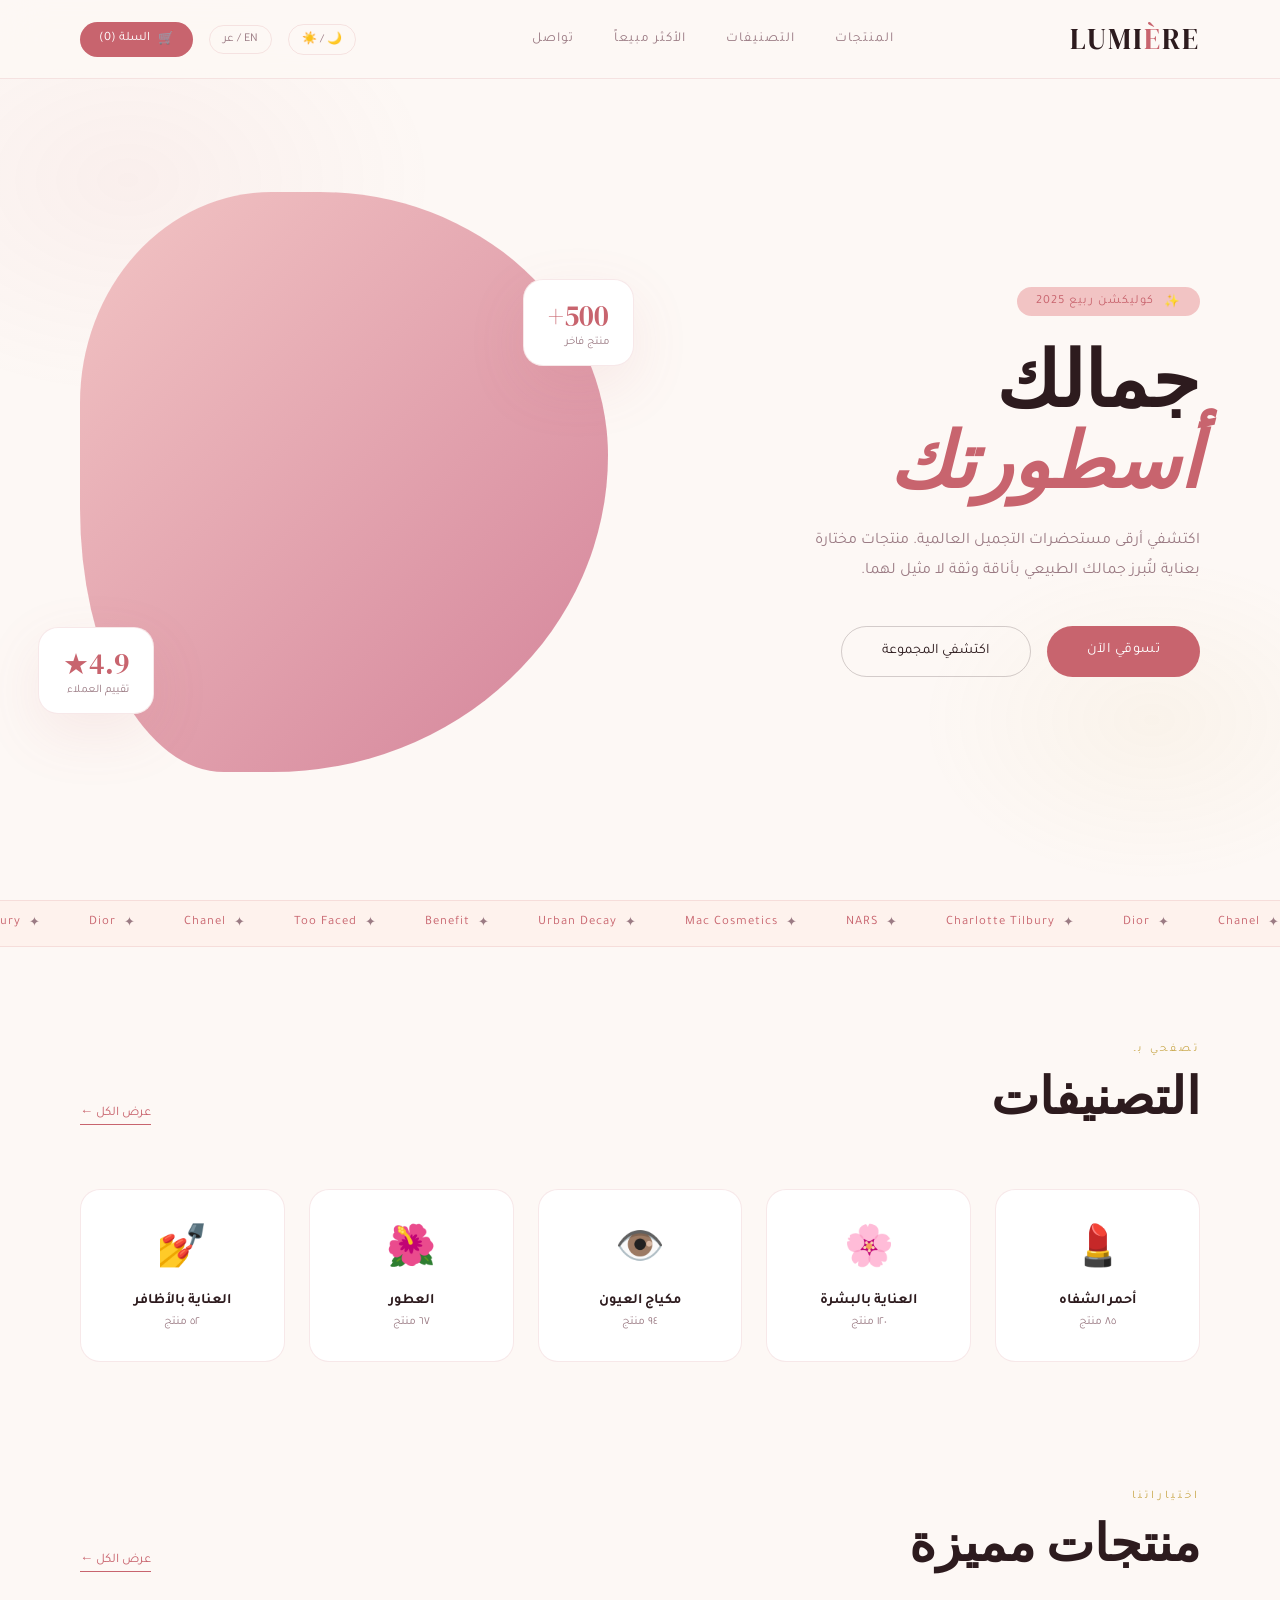
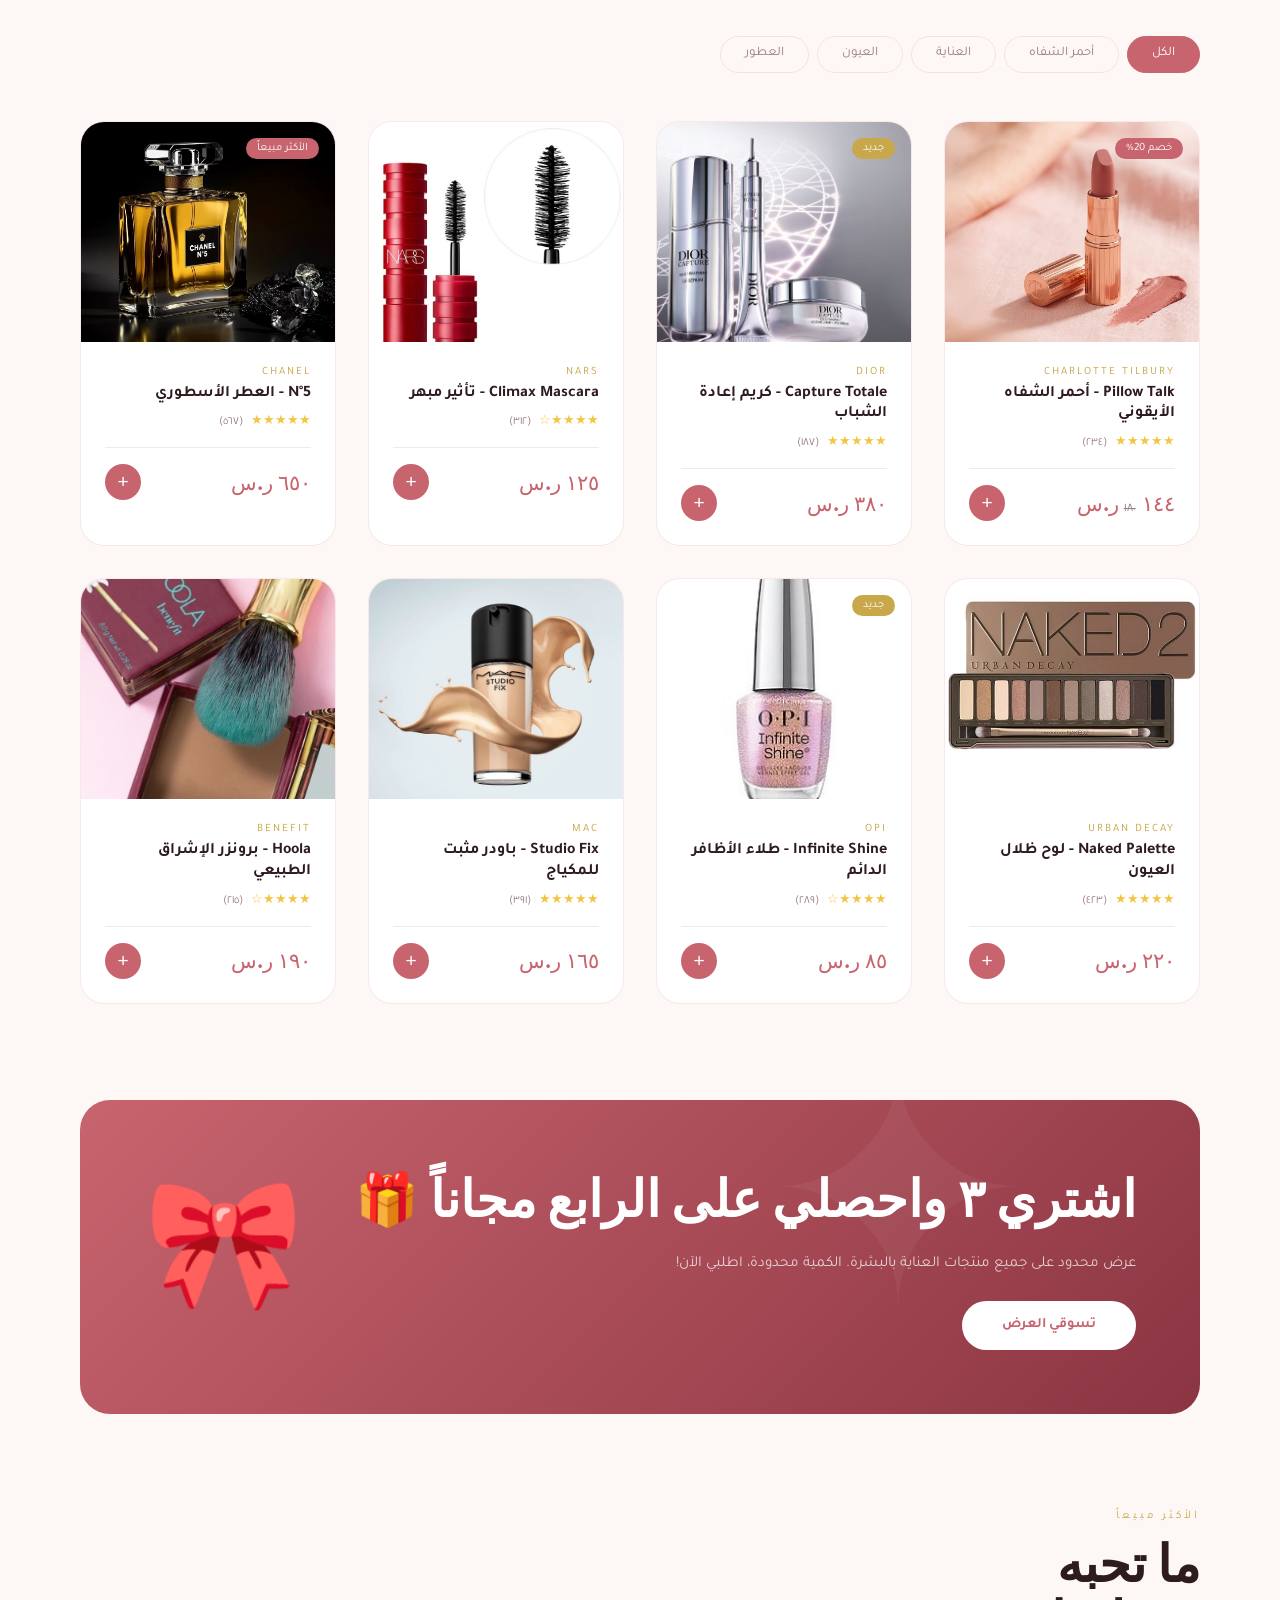
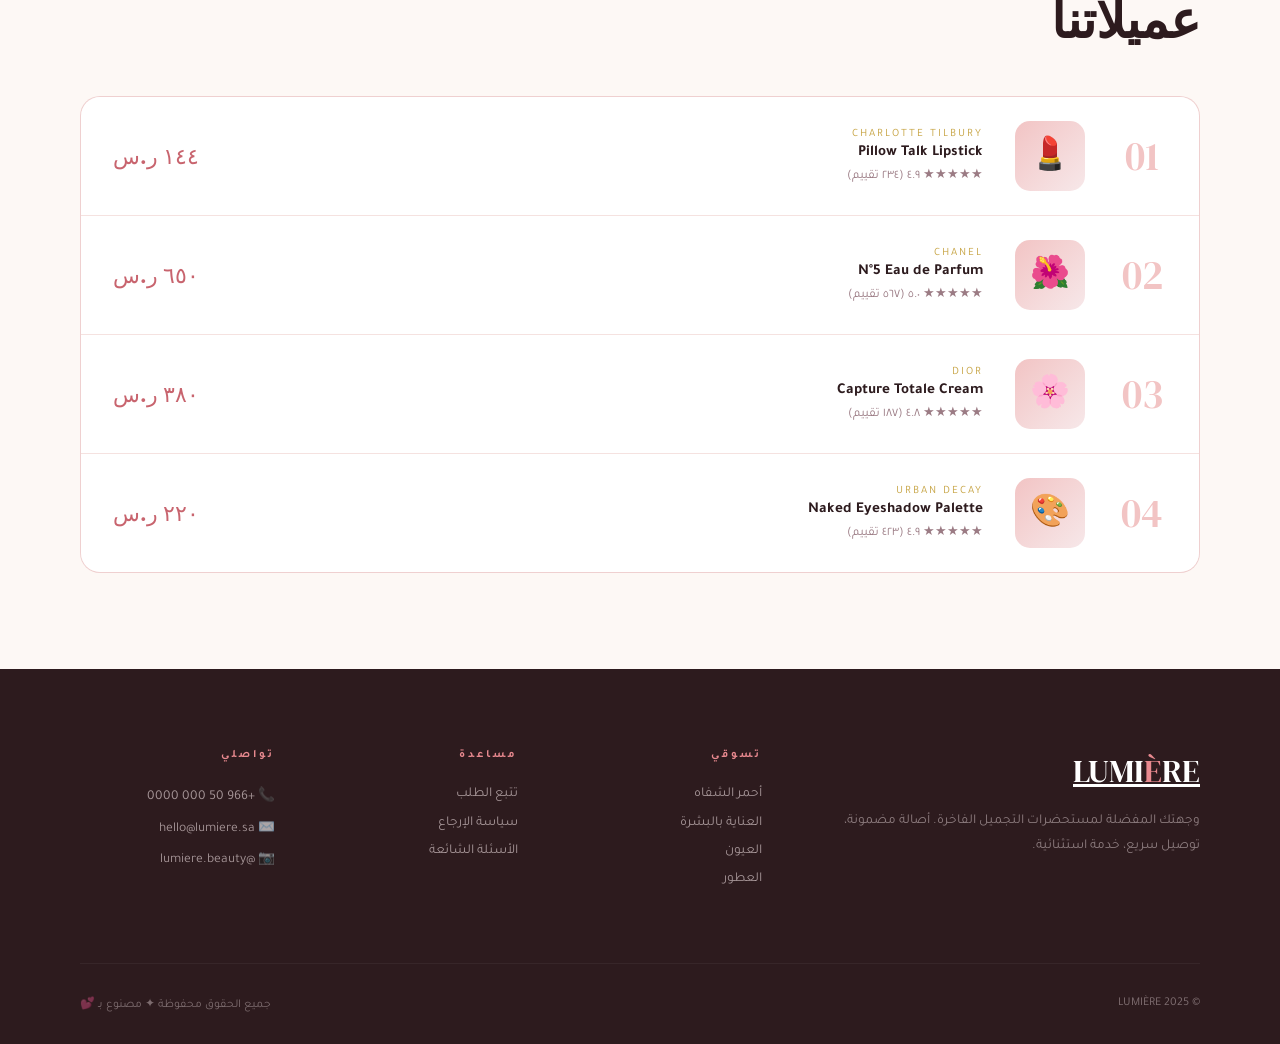
==== commit bcf2ee7d: "Fix: rename all pages to index.html for auto-routing" ====
--- a/e-com/index.html
+++ b/e-com/index.html
@@ -581,7 +581,7 @@
   <div class="products-grid reveal">
     <div class="product-card">
       <div class="product-badge lang-ar">خصم 20%</div><div class="product-badge lang-en" style="display:none">20% Off</div>
-      <div class="product-img"><img src="./images/pillowtalk.png" alt="Pillow Talk" onerror="this.style.display='none'"></div>
+      <div class="product-img"><img src="./images/PillowTalk.png" alt="Pillow Talk" onerror="this.style.display='none'"></div>
       <div class="product-info">
         <div class="product-brand">Charlotte Tilbury</div>
         <div class="product-name lang-ar">Pillow Talk - أحمر الشفاه الأيقوني</div><div class="product-name lang-en" style="display:none">Pillow Talk - Iconic Lipstick</div>
